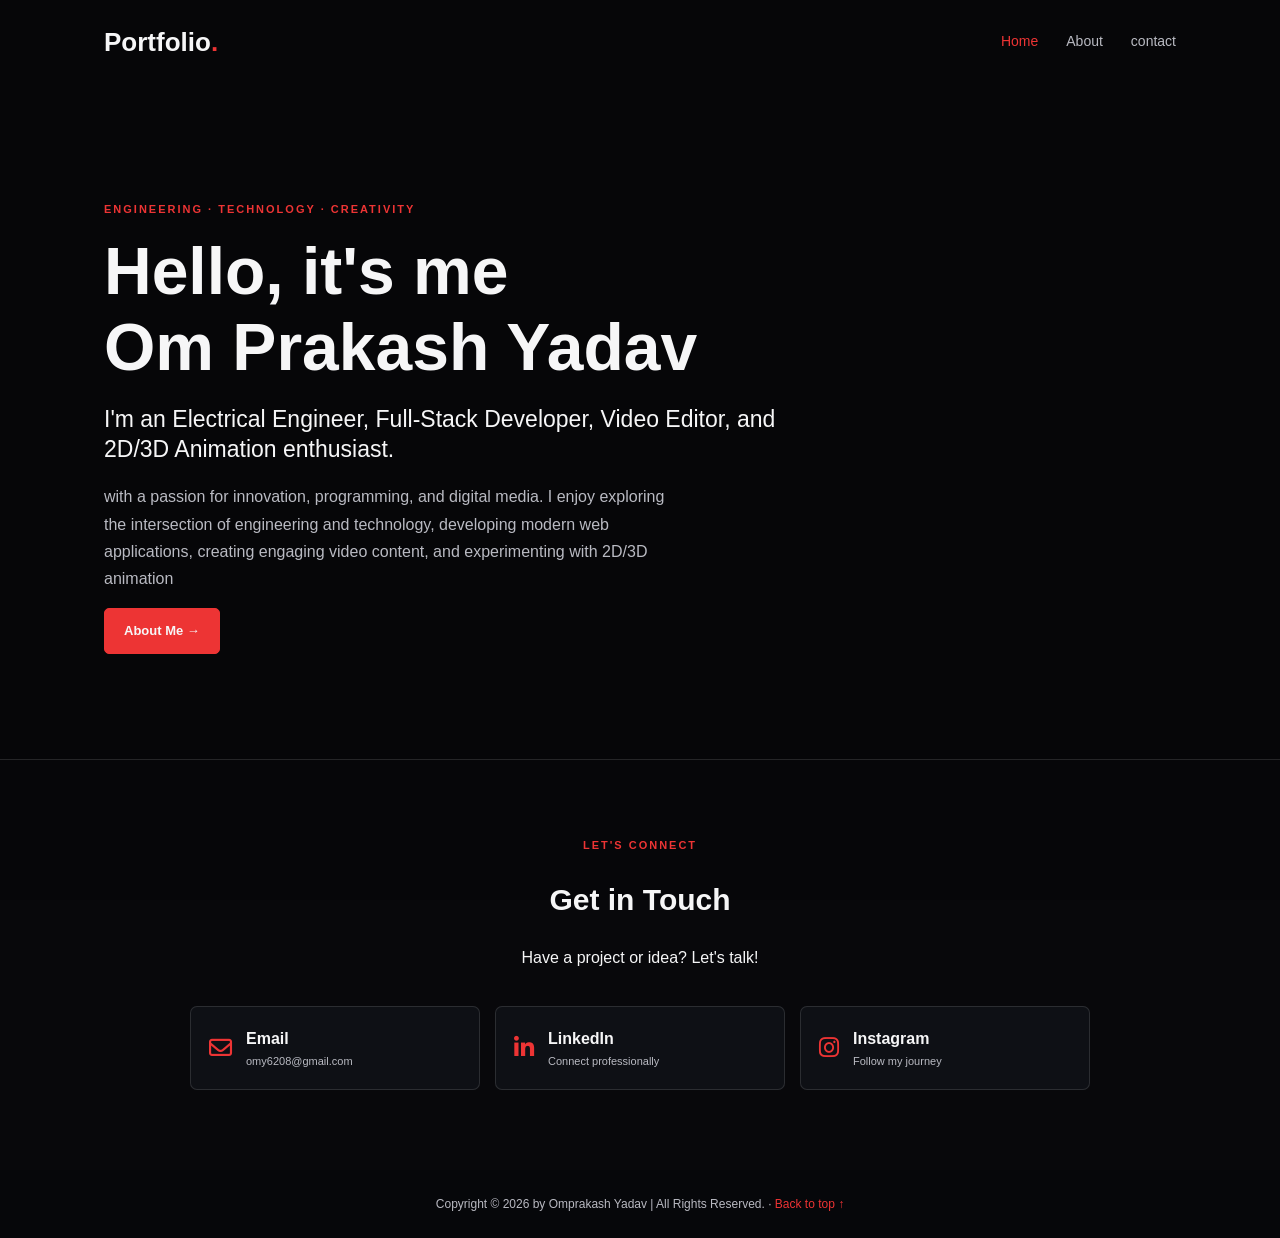
==== index.html @ e902f640 "Add files via upload" ====
<!DOCTYPE html>
<html lang="en">
<head>
  <meta charset="UTF-8">
  <meta name="viewport" content="width=device-width, initial-scale=1.0">
  <title>Om Prakash Yadav | Portfolio</title>
  <link rel="stylesheet" href="style.css">
  <link rel="stylesheet" href="https://cdnjs.cloudflare.com/ajax/libs/font-awesome/6.5.2/css/all.min.css">
</head>
<body>
  <header>
    <a class="logo" href="index.html">Portfolio<span>.</span></a>
    <button class="menu-toggle" aria-label="Toggle menu">☰</button>
    <nav>
      <a class="active" href="index.html">Home</a>
      <a href="about.html">About</a>
      <a href="#contact">contact</a>
    </nav>
  </header>

  <main class="hero">
    <section class="intro">
      <p class="eyebrow">ENGINEERING · TECHNOLOGY · CREATIVITY</p>
      <h1>Hello, it's me<br>Om Prakash Yadav</h1>
      <h2>I'm an Electrical Engineer, Full-Stack Developer,
        Video Editor, and 2D/3D Animation enthusiast.</h2>
      <p class="description">
        with a passion for innovation, programming, and digital media. I enjoy exploring the intersection of engineering and technology, developing modern web applications, creating engaging video content, and experimenting with 2D/3D animation
      </p>

      

      

      <div class="buttons">
        <a class="btn primary" href="about.html">About Me →</a>
      </div>
    </section>
  </main>

  <section class="contact" id="contact">
    <p class="eyebrow">LET'S CONNECT</p>
    <h2>Get in Touch</h2>
    <p>Have a project or idea? Let's talk!</p>

    <div class="contact-grid">
      <a class="contact-card" href="mailto:omy6208@gmail.com">
        <i class="fa-regular fa-envelope"></i>
        <div><strong>Email</strong><small>omy6208@gmail.com</small></div>
      </a>
      <a class="contact-card" href="https://www.linkedin.com/in/omprakash-yadav-40934633a/">
        <i class="fa-brands fa-linkedin-in"></i>
        <div><strong>LinkedIn</strong><small>Connect professionally</small></div>
      </a>
      

<a class="contact-card" href="https://www.instagram.com/omevsky/" target="_blank" rel="noopener noreferrer">
    <i class="fa-brands fa-instagram"></i>
    <div>
        <strong>Instagram</strong>
        <small>Follow my journey</small>
    </div>
</a>


  </section>

  <footer>Copyright © 2026 by Omprakash Yadav | All Rights Reserved. · <a href="#">Back to top ↑</a></footer>
  <script src="script.js"></script>
</body>
</html>
---- style.css ----
:root {
  --red: #ed3434;
  --bg: #090a0d;
  --text: #f6f6f7;
  --muted: #b9bac2;
  --panel: rgba(17, 19, 24, 0.88);
}

* {
  box-sizing: border-box;
}

html {
  scroll-behavior: smooth;
}

body {
  margin: 0;
  color: var(--text);
  background: var(--bg);
  font-family: Arial, Helvetica, sans-serif;
  line-height: 1.7;
  position: relative;
  isolation: isolate;
}
body::before {
  content: "";
  position: fixed;
  inset: 0;
  z-index: -2;
  background-image: url("assets/background.jpg");
  background-position: center center;
  background-size: cover;
  background-repeat: no-repeat;
}
body::after {
  content: "";
  position: fixed;
  inset: 0;
  z-index: -1;
  background: rgba(5, 5, 8, 0.82);
  pointer-events: none;
}

a {
  color: inherit;
  text-decoration: none;
}

header {
  max-width: 1120px;
  margin: auto;
  padding: 20px 24px;
  display: flex;
  justify-content: space-between;
  align-items: center;
}

.logo {
  font-size: 26px;
  font-weight: 800;
}

.logo span,
h1 span,
h2 span {
  color: var(--red);
}

nav {
  display: flex;
  gap: 28px;
}

nav a {
  font-size: 14px;
  color: var(--muted);
}

nav a:hover,
nav a.active {
  color: var(--red);
}

.menu-toggle {
  display: none;
  background: transparent;
  border: 0;
  color: white;
  font-size: 24px;
}

.hero {
  max-width: 1120px;
  min-height: 75vh;
  padding: 80px 24px;
  margin: auto;
  display: flex;
  align-items: center;
}

.intro {
  max-width: 700px;
}

.eyebrow {
  color: var(--red);
  font-size: 11px;
  letter-spacing: 2px;
  font-weight: bold;
}

h1 {
  font-size: clamp(38px, 6vw, 66px);
  line-height: 1.15;
  margin: 15px 0;
}

h2 {
  font-size: 30px;
  line-height: 1.3;
}

.intro h2 {
  font-size: 23px;
  font-weight: normal;
}

.description {
  max-width: 570px;
  color: var(--muted);
}

.socials {
  display: flex;
  gap: 13px;
  margin: 25px 0;
}

.socials a {
  width: 42px;
  height: 42px;
  display: grid;
  place-items: center;
  border: 1px solid var(--red);
  border-radius: 50%;
  color: var(--red);
}

.socials a:hover {
  color: white;
  background: var(--red);
}

.buttons {
  display: flex;
  flex-wrap: wrap;
  gap: 12px;
}

.btn {
  display: inline-block;
  padding: 11px 19px;
  border-radius: 5px;
  font-size: 13px;
  font-weight: bold;
}

.primary {
  background: var(--red);
  border: 1px solid var(--red);
}

.secondary {
  border: 1px solid #888;
}

.contact {
  padding: 65px 24px 80px;
  text-align: center;
  background: rgba(8, 9, 12, 0.55);
  border-top: 1px solid rgba(255,255,255,.12);
}

.contact-grid {
  max-width: 900px;
  margin: 35px auto 0;
  display: grid;
  grid-template-columns: repeat(3, 1fr);
  gap: 15px;
  text-align: left;
}

.contact-card {
  display: flex;
  align-items: center;
  gap: 14px;
  padding: 18px;
  background: var(--panel);
  border: 1px solid rgba(255,255,255,.12);
  border-radius: 7px;
}

.contact-card > i {
  color: var(--red);
  font-size: 23px;
}

.contact-card strong,
.contact-card small {
  display: block;
}

.contact-card small {
  color: var(--muted);
  font-size: 11px;
  overflow-wrap: anywhere;
}

.about {
  max-width: 1000px;
  margin: auto;
  padding: 55px 24px 85px;
}

.about-intro {
  max-width: 800px;
}

.about-intro p:not(.eyebrow),
.project p {
  color: var(--muted);
  font-size: 14px;
}

.section {
  margin-top: 65px;
}

.skill {
  max-width: 720px;
  margin: 22px 0;
}

.skill p {
  font-size: 13px;
  margin-bottom: 7px;
}

.bar {
  height: 6px;
  background: #34343b;
  border-radius: 8px;
  overflow: hidden;
}

.bar span {
  display: block;
  height: 100%;
  background: var(--red);
}

.note {
  color: var(--muted);
  font-size: 11px;
}

.tags {
  display: flex;
  flex-wrap: wrap;
  gap: 10px;
}

.tags span {
  padding: 7px 12px;
  background: var(--panel);
  border: 1px solid rgba(255,255,255,.14);
  border-radius: 4px;
  font-size: 12px;
}

.projects {
  display: grid;
  grid-template-columns: repeat(2, 1fr);
  gap: 16px;
}

.project {
  padding: 22px;
  background: var(--panel);
  border: 1px solid rgba(255,255,255,.13);
  border-radius: 8px;
}

.project small {
  color: var(--red);
  letter-spacing: 2px;
}

.project h3 {
  margin-bottom: 5px;
}

.about-cta {
  text-align: center;
  padding: 40px 20px;
  margin-top: 65px;
  background: var(--panel);
  border-radius: 8px;
}

footer {
  padding: 24px;
  text-align: center;
  font-size: 12px;
  color: var(--muted);
  background: rgba(5, 5, 8, 0.5);
}

footer a {
  color: var(--red);
}

@media (max-width: 700px) {
  header {
    flex-wrap: wrap;
  }

  .menu-toggle {
    display: block;
  }

  nav {
    display: none;
    width: 100%;
    flex-direction: column;
    gap: 12px;
    padding: 20px 0 5px;
  }

  nav.open {
    display: flex;
  }

  .hero {
    min-height: 70vh;
    padding-top: 55px;
  }

  .contact-grid,
  .projects {
    grid-template-columns: 1fr;
  }
}
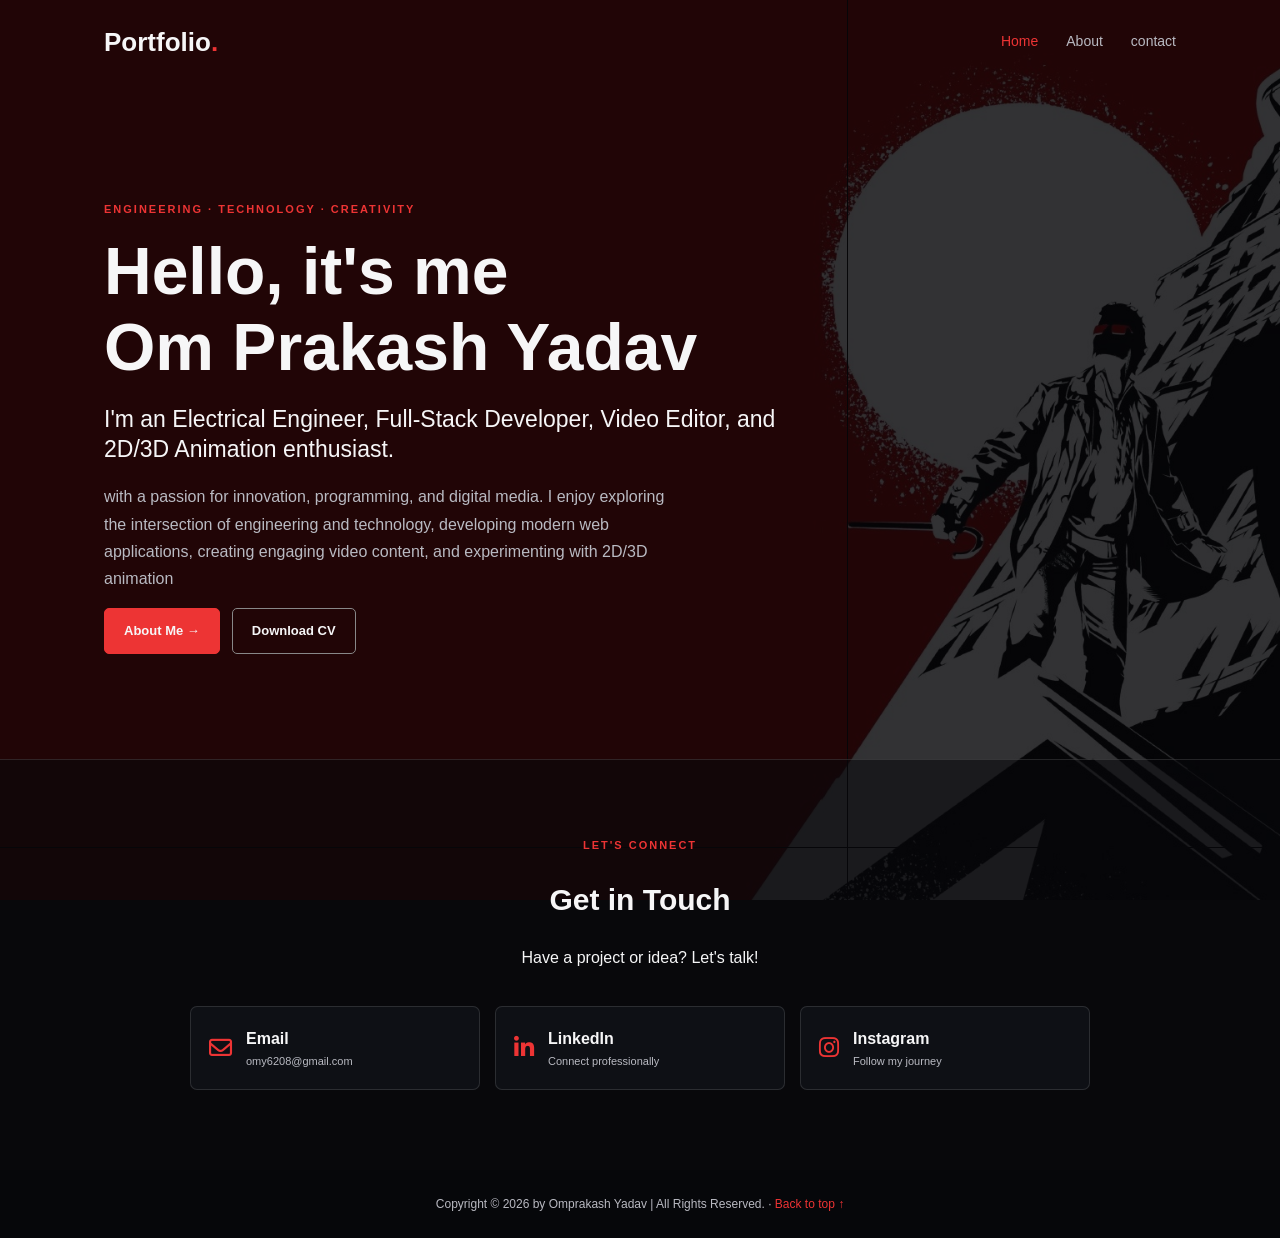
==== commit b46fe9fd: "Add CV download button to portfolio Added a button to download CV in the portfolio section." ====
--- a/index.html
+++ b/index.html
@@ -35,6 +35,7 @@
 
       <div class="buttons">
         <a class="btn primary" href="about.html">About Me →</a>
+        <a class="btn secondary" href="Om-Prakash-Yadav-CV.pdf" download>Download CV</a>
       </div>
     </section>
   </main>
--- a/style.css
+++ b/style.css
@@ -29,7 +29,7 @@
   position: fixed;
   inset: 0;
   z-index: -2;
-  background-image: url("assets/background.jpg");
+  background-image: url("background.jpg");
   background-position: center center;
   background-size: cover;
   background-repeat: no-repeat;
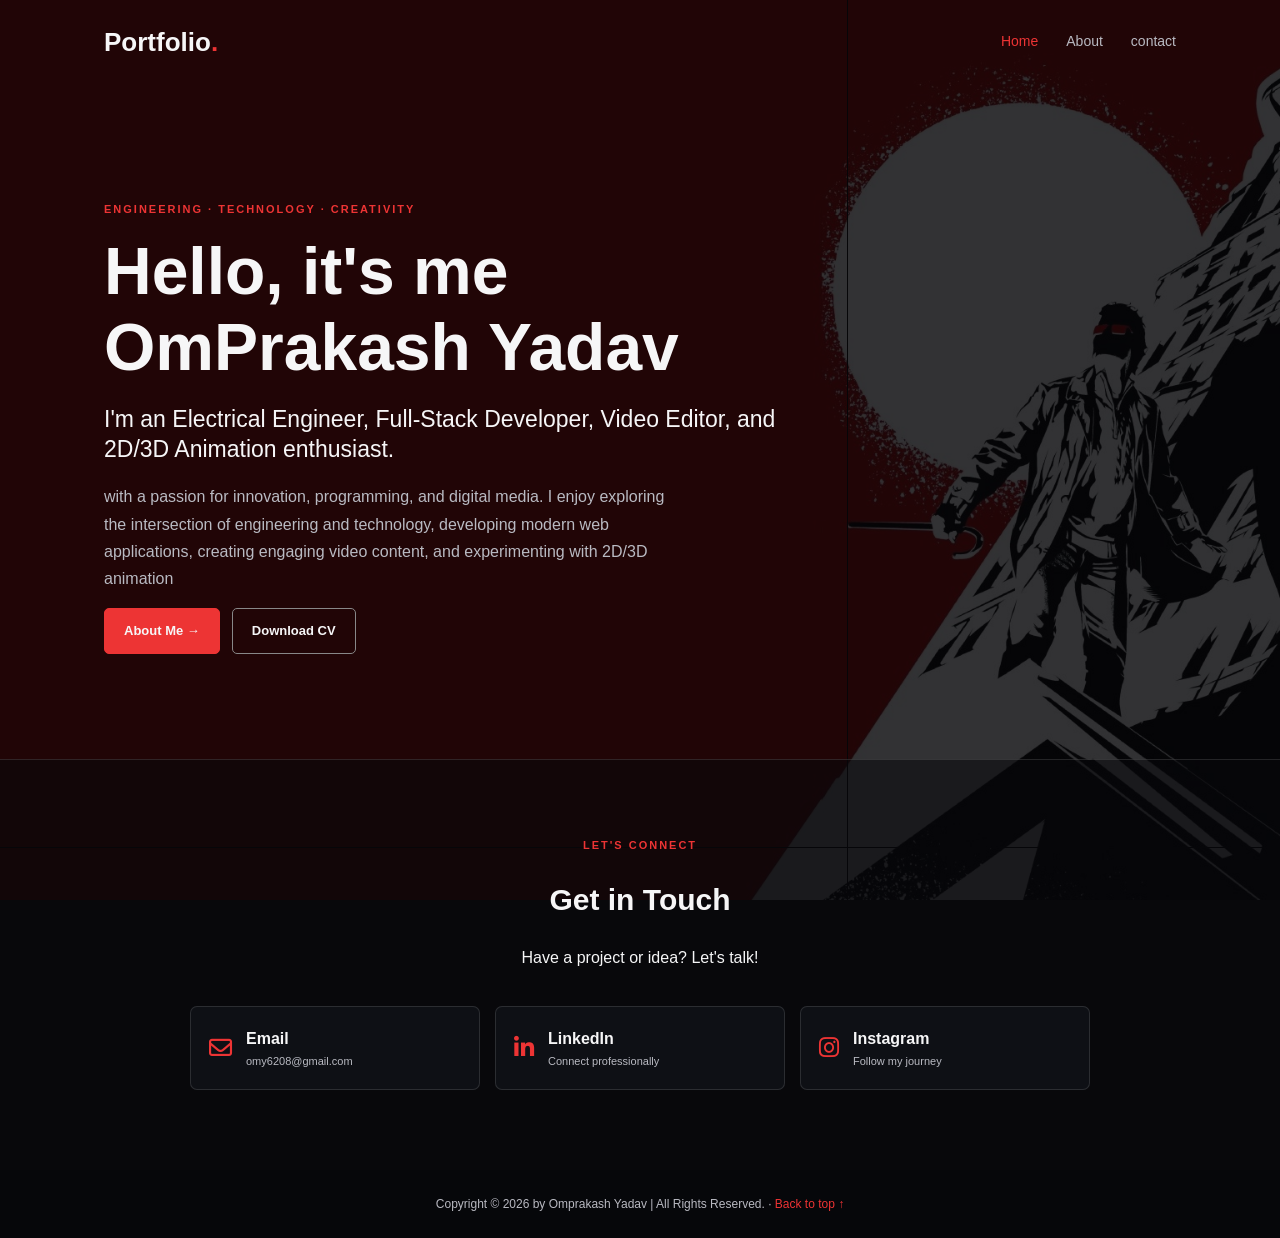
==== commit fd59ca62: "Refactor index.html structure and content" ====
--- a/index.html
+++ b/index.html
@@ -22,7 +22,7 @@
   <main class="hero">
     <section class="intro">
       <p class="eyebrow">ENGINEERING · TECHNOLOGY · CREATIVITY</p>
-      <h1>Hello, it's me<br>Om Prakash Yadav</h1>
+      <h1>Hello, it's me<br>OmPrakash Yadav</h1>
       <h2>I'm an Electrical Engineer, Full-Stack Developer,
         Video Editor, and 2D/3D Animation enthusiast.</h2>
       <p class="description">
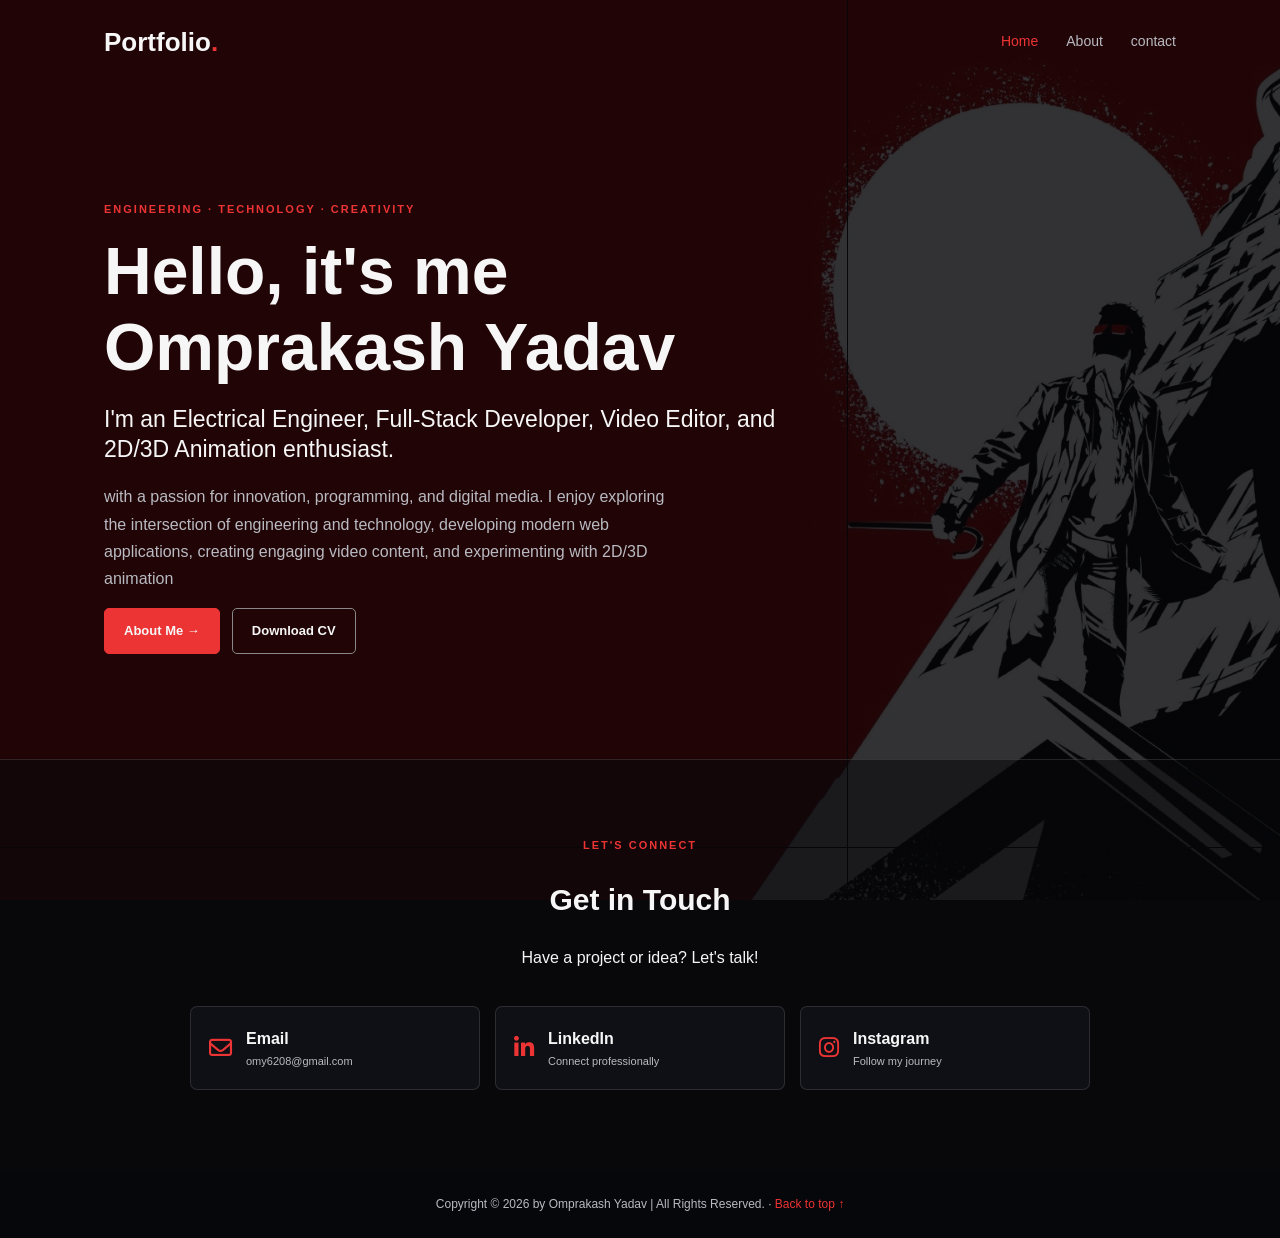
==== commit 1c56d901: "Fix HTML formatting and restore content" ====
--- a/index.html
+++ b/index.html
@@ -22,7 +22,7 @@
   <main class="hero">
     <section class="intro">
       <p class="eyebrow">ENGINEERING · TECHNOLOGY · CREATIVITY</p>
-      <h1>Hello, it's me<br>OmPrakash Yadav</h1>
+      <h1>Hello, it's me<br>Omprakash Yadav</h1>
       <h2>I'm an Electrical Engineer, Full-Stack Developer,
         Video Editor, and 2D/3D Animation enthusiast.</h2>
       <p class="description">
